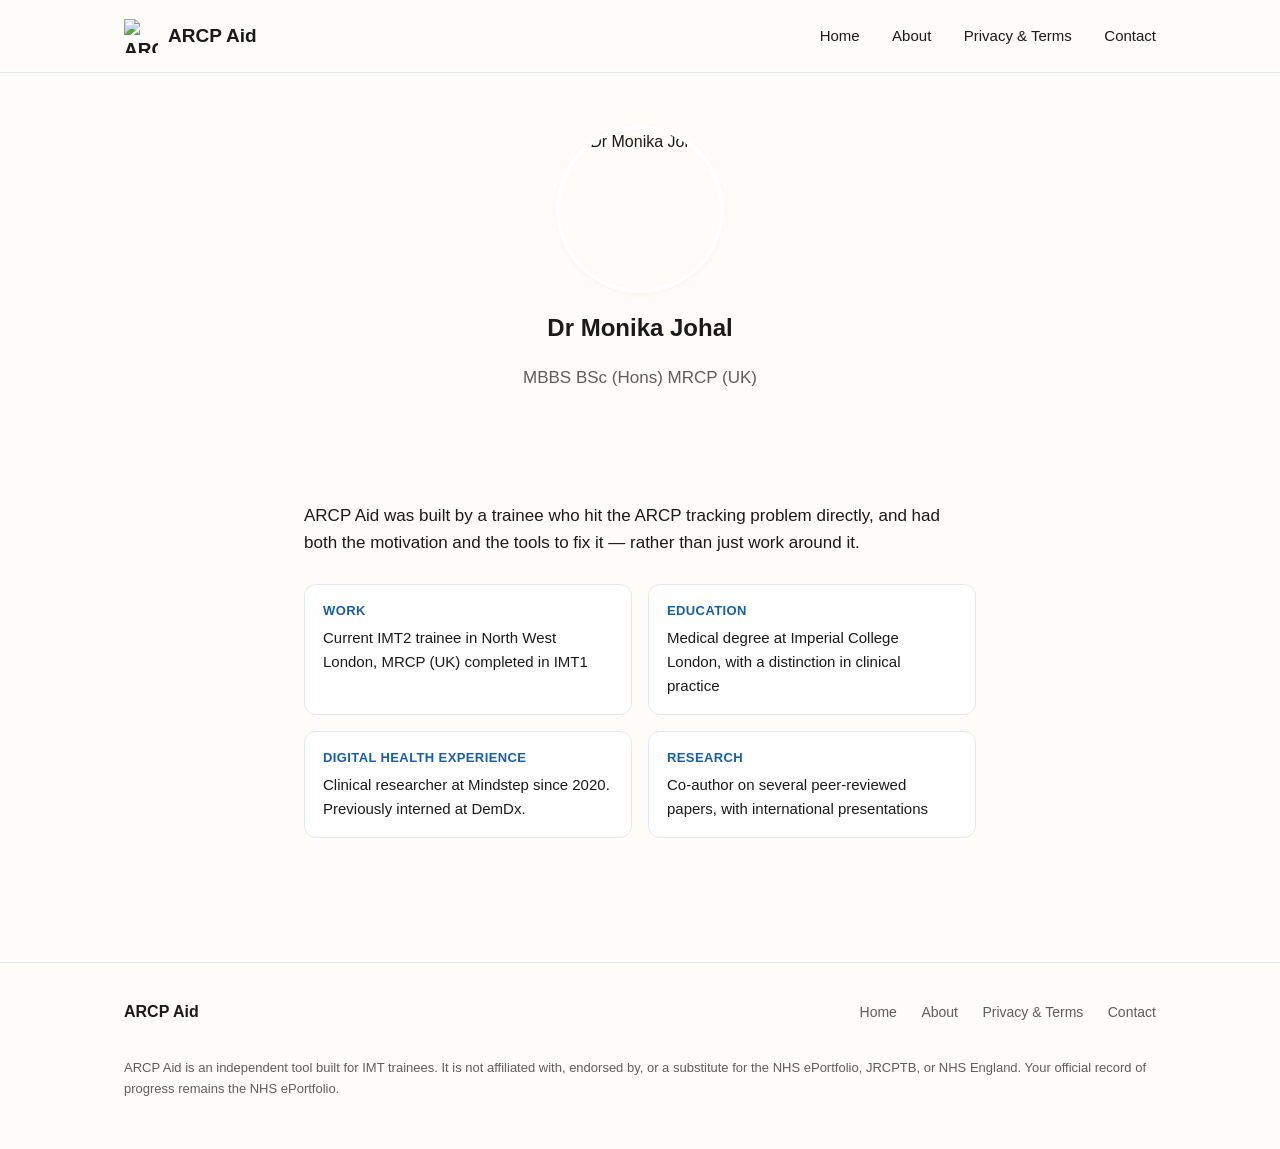
==== about.html @ 5d94ca0a "Add files via upload" ====
<!DOCTYPE html>
<html lang="en">
<head>
<meta charset="UTF-8">
<meta name="viewport" content="width=device-width, initial-scale=1.0">
<title>About — ARCP Aid</title>
<meta name="description" content="ARCP Aid was built by Dr Monika Johal, an IMT1 trainee, after hitting the ARCP tracking problem herself.">
<link rel="icon" href="assets/icon.png">
<link rel="stylesheet" href="styles.css">
</head>
<body>

<header class="site">
  <div class="wrap">
    <a href="index.html" class="brand">
      <img src="assets/icon.png" alt="ARCP Aid logo">
      ARCP Aid
    </a>
    <nav class="main">
      <a href="index.html">Home</a>
      <a href="about.html">About</a>
      <a href="privacy-terms.html">Privacy &amp; Terms</a>
      <a href="contact.html">Contact</a>
    </nav>
  </div>
</header>

<section class="about-hero">
  <div class="wrap">
    <img class="avatar" src="assets/monika-headshot.png" alt="Dr Monika Johal">
    <h1 style="margin-bottom:6px;">Dr Monika Johal</h1>
    <p style="color:var(--muted); font-size:17px;">MBBS BSc (Hons) MRCP (UK)</p>
  </div>
</section>

<section>
  <div class="wrap prose">
    <p>ARCP Aid was built by a trainee who hit the ARCP tracking problem directly, and had both the motivation and the tools to fix it — rather than just work around it.</p>

    <div class="credentials">
      <div class="item"><strong>Work</strong>Current IMT2 trainee in North West London, MRCP (UK) completed in IMT1</div>
      <div class="item"><strong>Education</strong>Medical degree at Imperial College London, with a distinction in clinical practice</div>
      <div class="item"><strong>Digital health experience</strong>Clinical researcher at Mindstep since 2020. Previously interned at DemDx.</div>
      <div class="item"><strong>Research</strong>Co-author on several peer-reviewed papers, with international presentations</div>
    </div>
  </div>
</section>

<footer class="site">
  <div class="wrap" style="flex-direction:column; align-items:flex-start;">
    <div class="wrap" style="width:100%; padding:0; display:flex; justify-content:space-between; align-items:center; flex-wrap:wrap; gap:16px;">
      <span style="font-weight:700;">ARCP Aid</span>
      <div class="foot-links">
        <a href="index.html">Home</a>
        <a href="about.html">About</a>
        <a href="privacy-terms.html">Privacy &amp; Terms</a>
        <a href="contact.html">Contact</a>
      </div>
    </div>
    <p class="disclaimer">ARCP Aid is an independent tool built for IMT trainees. It is not affiliated with, endorsed by, or a substitute for the NHS ePortfolio, JRCPTB, or NHS England. Your official record of progress remains the NHS ePortfolio.</p>
  </div>
</footer>

</body>
</html>
---- styles.css ----
:root {
  --navy: #185FA5;
  --navy-dark: #124A82;
  --cross-blue: #8CBCE8;
  --bg: #FDFCF9;
  --card-bg: #FFFFFF;
  --text: #1A1A1A;
  --muted: #5F5E5A;
  --border: #E3E9F0;
  --max: 1080px;
}

* { box-sizing: border-box; }

html { scroll-behavior: smooth; }

body {
  margin: 0;
  font-family: -apple-system, BlinkMacSystemFont, "Segoe UI", Roboto, Arial, sans-serif;
  color: var(--text);
  background: var(--bg);
  line-height: 1.6;
}

a { color: var(--navy); }

.wrap {
  max-width: var(--max);
  margin: 0 auto;
  padding: 0 24px;
}

/* Header */
header.site {
  border-bottom: 1px solid var(--border);
  background: var(--bg);
  position: sticky;
  top: 0;
  z-index: 10;
}
header.site .wrap {
  display: flex;
  align-items: center;
  justify-content: space-between;
  height: 72px;
}
.brand {
  display: flex;
  align-items: center;
  gap: 10px;
  text-decoration: none;
  color: var(--text);
  font-weight: 700;
  font-size: 19px;
}
.brand img { width: 34px; height: 34px; }
nav.main a {
  margin-left: 28px;
  text-decoration: none;
  color: var(--text);
  font-size: 15px;
  font-weight: 500;
}
nav.main a:hover { color: var(--navy); }

/* Hero */
.hero {
  padding: 72px 0 56px;
}
.hero .wrap {
  display: grid;
  grid-template-columns: 1.1fr 0.9fr;
  gap: 48px;
  align-items: center;
}
.hero h1 {
  font-size: 42px;
  line-height: 1.15;
  margin: 0 0 18px;
  color: var(--text);
}
.hero .lede {
  font-size: 19px;
  color: var(--muted);
  margin: 0 0 28px;
  max-width: 540px;
}
.cta-row { display: flex; gap: 14px; flex-wrap: wrap; margin-bottom: 14px; }
.btn {
  display: inline-block;
  padding: 13px 26px;
  border-radius: 10px;
  font-weight: 600;
  font-size: 15px;
  text-decoration: none;
  border: 2px solid transparent;
}
.btn-primary { background: var(--navy); color: #fff; }
.btn-primary:hover { background: var(--navy-dark); }
.btn-secondary { background: transparent; color: var(--navy); border-color: var(--navy); }
.btn-secondary:hover { background: #EEF4FB; }
.trust-line {
  font-size: 14px;
  color: var(--muted);
}
.trust-line a { font-weight: 600; }
.hero-img { text-align: center; }
.hero-img img { max-width: 100%; }

/* Sections */
section { padding: 56px 0; }
section.alt { background: #F5F8FC; }
h2.section-title {
  font-size: 28px;
  margin: 0 0 8px;
  text-align: center;
}
p.section-sub {
  text-align: center;
  color: var(--muted);
  max-width: 620px;
  margin: 0 auto 40px;
  font-size: 16px;
}

/* Problem / solution grids */
.grid-3 {
  display: grid;
  grid-template-columns: repeat(3, 1fr);
  gap: 24px;
}
.grid-4 {
  display: grid;
  grid-template-columns: repeat(4, 1fr);
  gap: 20px;
}
.card {
  background: var(--card-bg);
  border: 1px solid var(--border);
  border-radius: 14px;
  padding: 26px 22px;
}
.card h3 { margin: 0 0 10px; font-size: 17px; }
.card p { margin: 0; color: var(--muted); font-size: 15px; }
.num-badge {
  width: 30px; height: 30px;
  border-radius: 50%;
  background: var(--navy);
  color: #fff;
  display: flex; align-items: center; justify-content: center;
  font-weight: 700; font-size: 14px;
  margin-bottom: 14px;
}

/* Screenshots */
.shot-row {
  display: grid;
  grid-template-columns: repeat(3, 1fr);
  gap: 32px;
  align-items: start;
}
.shot-row figure { margin: 0; text-align: center; }
.shot-row img {
  width: 100%;
  max-width: 260px;
  border-radius: 18px;
}
.shot-row figcaption {
  margin-top: 30px;
  font-weight: 600;
  font-size: 15px;
  color: var(--text);
}

/* Evidence / pilot */
.pilot-stats {
  display: grid;
  grid-template-columns: repeat(3, 1fr);
  gap: 20px;
  margin-top: 32px;
}
.stat {
  text-align: center;
  background: var(--card-bg);
  border: 1px solid var(--border);
  border-radius: 14px;
  padding: 22px;
}
.stat .n { font-size: 30px; font-weight: 800; color: var(--navy); }
.stat .label { color: var(--muted); font-size: 14px; margin-top: 4px; }

/* Download */
.download-box {
  background: var(--navy);
  border-radius: 20px;
  padding: 48px;
  text-align: center;
  color: #fff;
}
.download-box h2 { margin: 0 0 10px; font-size: 26px; }
.download-box p { color: #DCEBFA; margin: 0 0 26px; }
.download-box .btn-primary { background: #fff; color: var(--navy); }
.download-box .btn-primary:hover { background: #EEF4FB; }
.download-box .btn-secondary { border-color: #fff; color: #fff; }
.download-box .btn-secondary:hover { background: rgba(255,255,255,0.1); }

/* About page */
.about-hero {
  padding: 56px 0 20px;
  text-align: center;
}
.about-hero .avatar {
  width: 160px; height: 160px;
  border-radius: 50%;
  object-fit: cover;
  display: block;
  margin: 0 auto 20px;
  box-shadow: 0 0 0 4px #fff, 0 2px 10px rgba(0,0,0,0.08);
}
.prose {
  max-width: 720px;
  margin: 0 auto;
  font-size: 17px;
}
.prose h2 { margin-top: 40px; }
.prose p { color: var(--text); }
.credentials {
  display: grid;
  grid-template-columns: repeat(2, 1fr);
  gap: 16px;
  margin: 28px 0;
}
.credentials .item {
  background: var(--card-bg);
  border: 1px solid var(--border);
  border-radius: 12px;
  padding: 16px 18px;
  font-size: 15px;
}
.credentials .item strong { display: block; color: var(--navy); font-size: 13px; text-transform: uppercase; letter-spacing: 0.03em; margin-bottom: 4px; }

/* Legal page */
.legal-nav {
  display: flex;
  gap: 12px;
  justify-content: center;
  margin-bottom: 36px;
  flex-wrap: wrap;
}
.legal-nav a {
  padding: 8px 16px;
  border-radius: 999px;
  border: 1px solid var(--border);
  text-decoration: none;
  font-size: 14px;
  color: var(--text);
}
.legal-nav a:hover { border-color: var(--navy); color: var(--navy); }
.legal-updated {
  text-align: center;
  color: var(--muted);
  font-size: 14px;
  margin-bottom: 40px;
}
.prose h2 { font-size: 20px; border-top: 1px solid var(--border); padding-top: 24px; }
.prose h2:first-of-type { border-top: none; padding-top: 0; }

/* Contact */
.contact-card {
  max-width: 560px;
  margin: 0 auto;
  background: var(--card-bg);
  border: 1px solid var(--border);
  border-radius: 16px;
  padding: 36px;
  text-align: center;
}
.contact-card .email {
  display: inline-block;
  margin-top: 8px;
  font-size: 18px;
  font-weight: 700;
}

/* Footer */
footer.site {
  border-top: 1px solid var(--border);
  padding: 36px 0;
  margin-top: 40px;
}
footer.site .wrap {
  display: flex;
  justify-content: space-between;
  align-items: center;
  flex-wrap: wrap;
  gap: 16px;
}
footer.site .foot-links a {
  margin-left: 20px;
  text-decoration: none;
  color: var(--muted);
  font-size: 14px;
}
footer.site .foot-links a:hover { color: var(--navy); }
footer.site .disclaimer {
  font-size: 13px;
  color: var(--muted);
  margin-top: 18px;
}

@media (max-width: 860px) {
  .hero .wrap { grid-template-columns: 1fr; }
  .grid-3, .grid-4, .pilot-stats, .credentials { grid-template-columns: 1fr 1fr; }
  .shot-row { grid-template-columns: 1fr; }
  nav.main { display: none; }
}
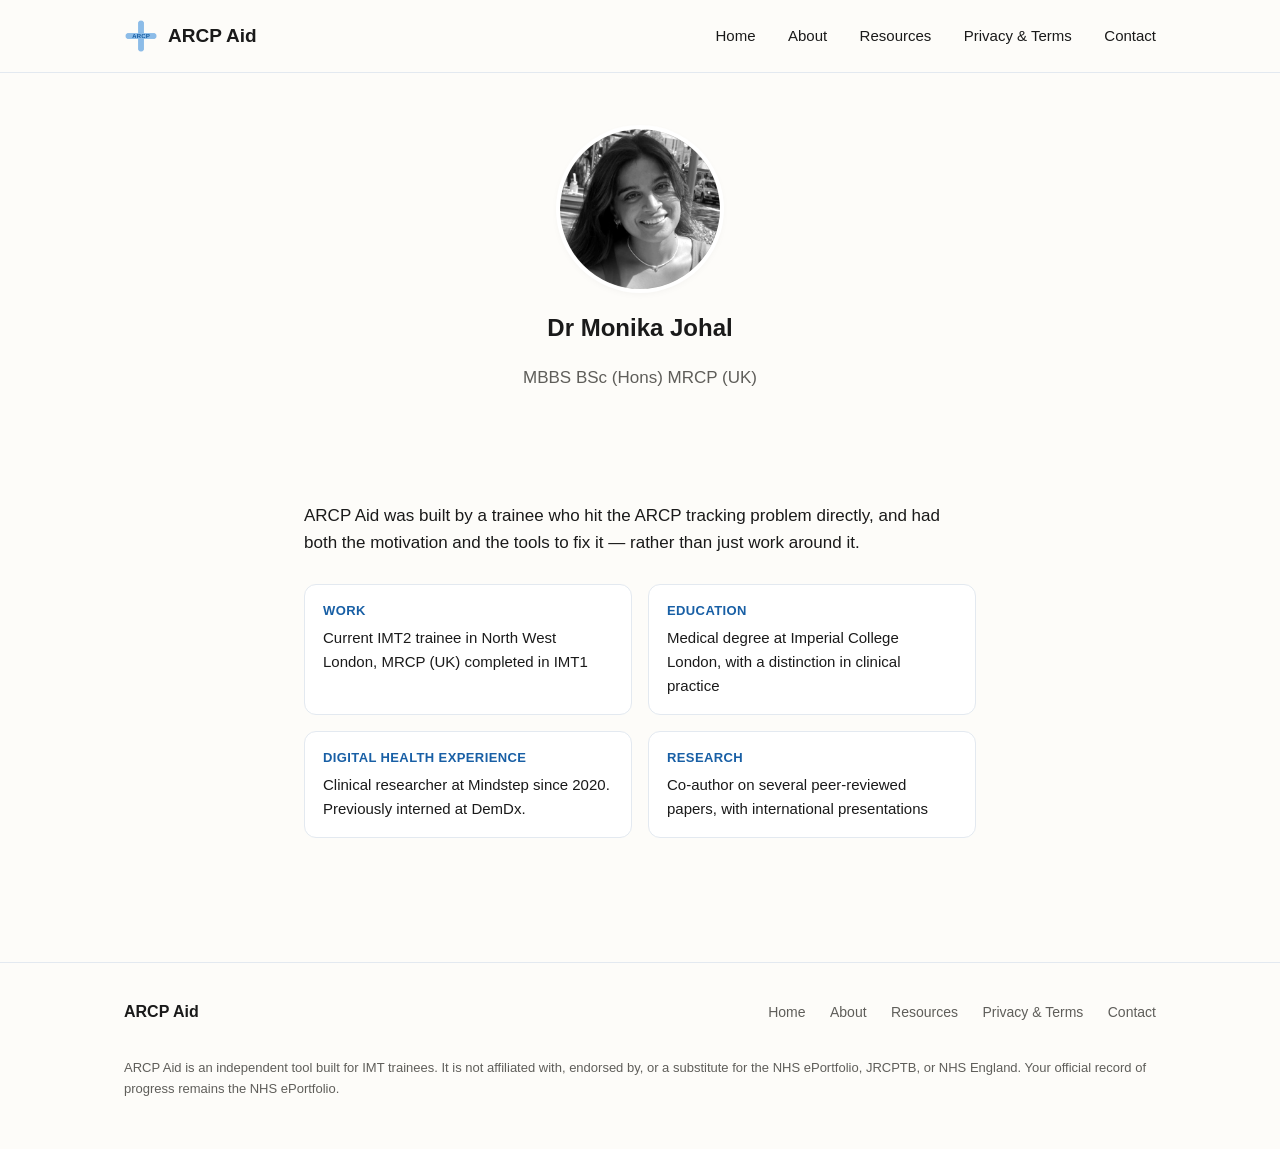
==== commit 64eb48e2: "Add 'Resources' link to navigation and footer" ====
--- a/about.html
+++ b/about.html
@@ -19,6 +19,7 @@
     <nav class="main">
       <a href="index.html">Home</a>
       <a href="about.html">About</a>
+      <a href="resources.html">Resources</a>
       <a href="privacy-terms.html">Privacy &amp; Terms</a>
       <a href="contact.html">Contact</a>
     </nav>
@@ -53,6 +54,7 @@
       <div class="foot-links">
         <a href="index.html">Home</a>
         <a href="about.html">About</a>
+        <a href="resources.html">Resources</a>
         <a href="privacy-terms.html">Privacy &amp; Terms</a>
         <a href="contact.html">Contact</a>
       </div>
--- a/styles.css
+++ b/styles.css
@@ -282,6 +282,40 @@
   font-weight: 700;
 }
 
+/* Resources */
+.resource-list {
+  max-width: 680px;
+  margin: 0 auto;
+  display: flex;
+  flex-direction: column;
+  gap: 14px;
+}
+.resource-row {
+  display: flex;
+  align-items: center;
+  gap: 16px;
+  background: var(--card-bg);
+  border: 1px solid var(--border);
+  border-radius: 14px;
+  padding: 18px 22px;
+  text-decoration: none;
+  color: var(--text);
+}
+.resource-row:hover { border-color: var(--navy); }
+.resource-row .icon {
+  width: 42px; height: 42px;
+  border-radius: 10px;
+  background: #EEF4FB;
+  color: var(--navy);
+  display: flex; align-items: center; justify-content: center;
+  font-weight: 700; font-size: 15px;
+  flex-shrink: 0;
+}
+.resource-row .info { flex: 1; }
+.resource-row .label { font-weight: 600; font-size: 15px; }
+.resource-row .hint { color: var(--muted); font-size: 13px; margin-top: 2px; }
+.resource-row .go { color: var(--navy); font-weight: 600; font-size: 14px; flex-shrink: 0; }
+
 /* Footer */
 footer.site {
   border-top: 1px solid var(--border);
@@ -306,6 +340,12 @@
   font-size: 13px;
   color: var(--muted);
   margin-top: 18px;
+  /* The footer's outer .wrap uses align-items:flex-start, which shrinks
+     flex children to their content width instead of stretching them —
+     that's what was making this paragraph wrap narrower than the rest of
+     the footer. width:100% forces it to use the full row width instead.
+     Widened 2026-08-10 per Mon's request. */
+  width: 100%;
 }
 
 @media (max-width: 860px) {
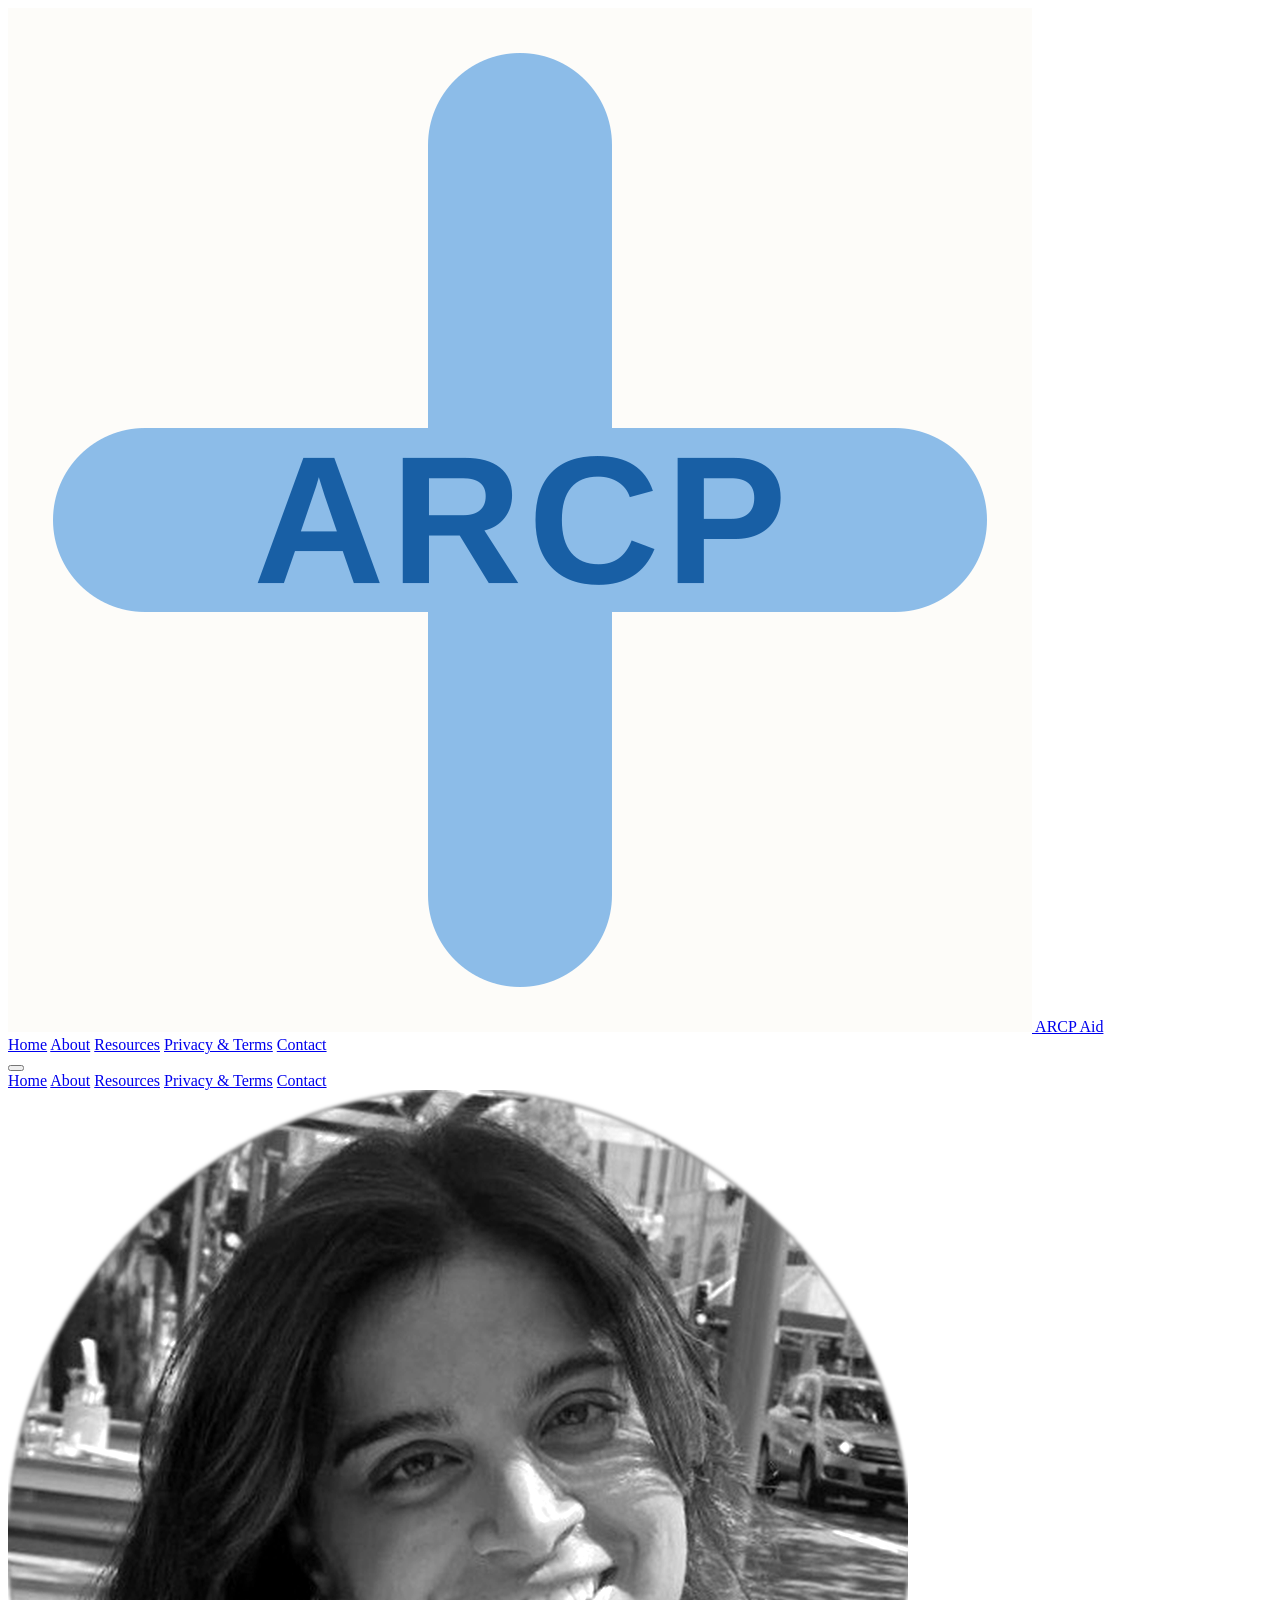
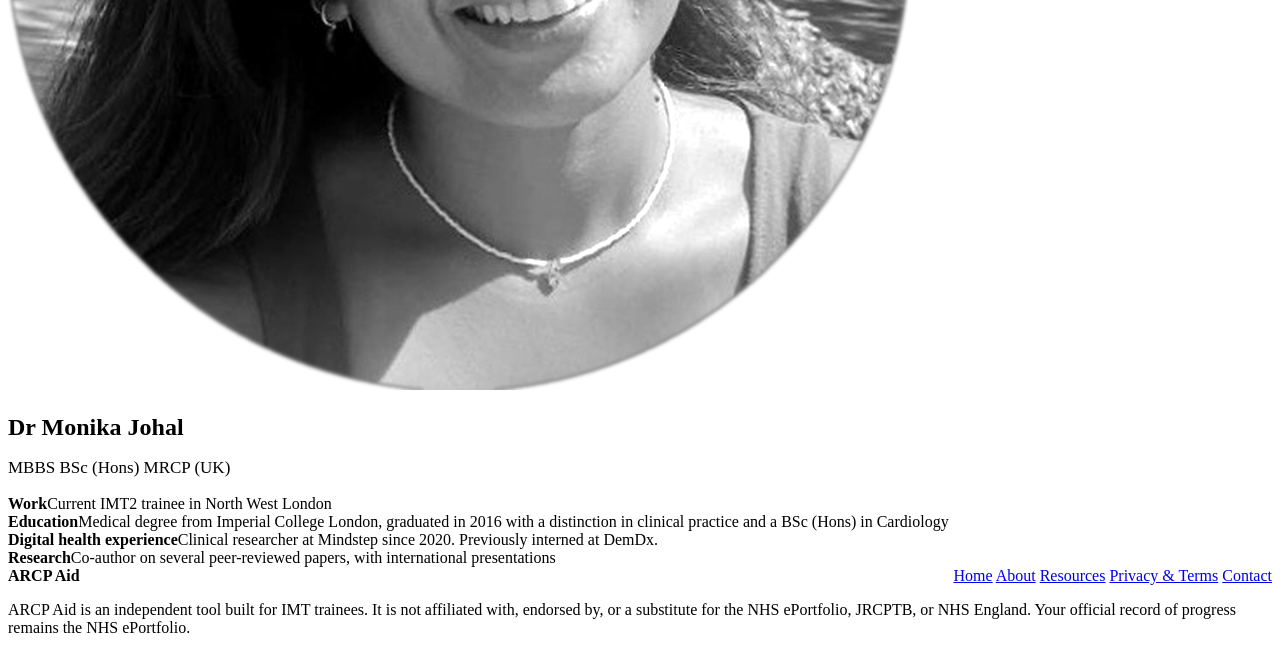
==== commit 62484022: "Update about section and add mobile navigation Removed outdated description and updated work and edu" ====
--- a/about.html
+++ b/about.html
@@ -23,6 +23,16 @@
       <a href="privacy-terms.html">Privacy &amp; Terms</a>
       <a href="contact.html">Contact</a>
     </nav>
+    <button class="menu-toggle" aria-label="Open menu" aria-expanded="false" onclick="toggleMobileMenu()">
+      <span></span><span></span><span></span>
+    </button>
+  </div>
+  <div class="mobile-nav" id="mobileNav">
+    <a href="index.html">Home</a>
+    <a href="about.html">About</a>
+    <a href="resources.html">Resources</a>
+    <a href="privacy-terms.html">Privacy &amp; Terms</a>
+    <a href="contact.html">Contact</a>
   </div>
 </header>
 
@@ -36,11 +46,9 @@
 
 <section>
   <div class="wrap prose">
-    <p>ARCP Aid was built by a trainee who hit the ARCP tracking problem directly, and had both the motivation and the tools to fix it — rather than just work around it.</p>
-
     <div class="credentials">
-      <div class="item"><strong>Work</strong>Current IMT2 trainee in North West London, MRCP (UK) completed in IMT1</div>
-      <div class="item"><strong>Education</strong>Medical degree at Imperial College London, with a distinction in clinical practice</div>
+      <div class="item"><strong>Work</strong>Current IMT2 trainee in North West London</div>
+      <div class="item"><strong>Education</strong>Medical degree from Imperial College London, graduated in 2016 with a distinction in clinical practice and a BSc (Hons) in Cardiology</div>
       <div class="item"><strong>Digital health experience</strong>Clinical researcher at Mindstep since 2020. Previously interned at DemDx.</div>
       <div class="item"><strong>Research</strong>Co-author on several peer-reviewed papers, with international presentations</div>
     </div>
@@ -63,5 +71,6 @@
   </div>
 </footer>
 
+<script src="nav.js"></script>
 </body>
 </html>
--- a/styles.css
+++ b/styles.css
@@ -1,356 +1,192 @@
-:root {
-  --navy: #185FA5;
-  --navy-dark: #124A82;
-  --cross-blue: #8CBCE8;
-  --bg: #FDFCF9;
-  --card-bg: #FFFFFF;
-  --text: #1A1A1A;
-  --muted: #5F5E5A;
-  --border: #E3E9F0;
-  --max: 1080px;
-}
+<!DOCTYPE html>
+<html lang="en">
+<head>
+<meta charset="UTF-8">
+<meta name="viewport" content="width=device-width, initial-scale=1.0">
+<title>ARCP Aid — Live ARCP tracking for IMT trainees</title>
+<meta name="description" content="ARCP Aid turns the IMT curriculum into a live dashboard, so trainees always know where they stand against ARCP requirements. Built by a trainee, currently piloting across North West London.">
+<link rel="icon" href="assets/icon.png">
+<link rel="stylesheet" href="styles.css">
+</head>
+<body>
 
-* { box-sizing: border-box; }
+<header class="site">
+  <div class="wrap">
+    <a href="index.html" class="brand">
+      <img src="assets/icon.png" alt="ARCP Aid logo">
+      ARCP Aid
+    </a>
+    <nav class="main">
+      <a href="index.html">Home</a>
+      <a href="about.html">About</a>
+      <a href="resources.html">Resources</a>
+      <a href="privacy-terms.html">Privacy &amp; Terms</a>
+      <a href="contact.html">Contact</a>
+    </nav>
+    <button class="menu-toggle" aria-label="Open menu" aria-expanded="false" onclick="toggleMobileMenu()">
+      <span></span><span></span><span></span>
+    </button>
+  </div>
+  <div class="mobile-nav" id="mobileNav">
+    <a href="index.html">Home</a>
+    <a href="about.html">About</a>
+    <a href="resources.html">Resources</a>
+    <a href="privacy-terms.html">Privacy &amp; Terms</a>
+    <a href="contact.html">Contact</a>
+  </div>
+</header>
 
-html { scroll-behavior: smooth; }
+<section class="hero">
+  <div class="wrap">
+    <div>
+      <h1>A way for IMT trainees to track ARCP progress, live, on the&nbsp;go</h1>
+      <p class="lede">ARCP Aid turns the JRCPTB Decision Aid, Stage 1 Guidance and yearly checklists into a live dashboard — so trainees always know where they stand.</p>
+      <div class="cta-row">
+        <a href="#download" class="btn btn-primary">Get the app</a>
+        <a href="about.html" class="btn btn-secondary">About the creator</a>
+      </div>
+      <p class="trust-line">See the <a href="#pilot">pilot and evidence base</a> below, or go straight to the <a href="privacy-terms.html">Privacy&nbsp;Policy&nbsp;&amp;&nbsp;Terms</a>.</p>
+    </div>
+    <div class="hero-img">
+      <img src="assets/rings-preview.png" alt="ARCP Aid dashboard showing progress rings for Acute take, Clinics and Teaching">
+    </div>
+  </div>
+</section>
 
-body {
-  margin: 0;
-  font-family: -apple-system, BlinkMacSystemFont, "Segoe UI", Roboto, Arial, sans-serif;
-  color: var(--text);
-  background: var(--bg);
-  line-height: 1.6;
-}
+<section class="alt">
+  <div class="wrap">
+    <h2 class="section-title">The problem</h2>
+    <div class="grid-3">
+      <div class="card">
+        <h3>No live view of progress</h3>
+        <p>It's hard to know if you're on track with your take, clinic and teaching numbers, or what's left to do.</p>
+      </div>
+      <div class="card">
+        <h3>Requirements are hard to track</h3>
+        <p>The Decision Aid, the Stage 1 Guidance, the yearly checklists — all separate PDFs that change over time. Easy to miss an update.</p>
+      </div>
+      <div class="card">
+        <h3>Gaps found too late</h3>
+        <p>Trainees often don't spot a portfolio gap until ARCP is close — exactly the wrong time to find out, with no time left to fix it.</p>
+      </div>
+    </div>
+  </div>
+</section>
 
-a { color: var(--navy); }
+<section>
+  <div class="wrap">
+    <h2 class="section-title">What the app does</h2>
+    <p class="section-sub">Four things, all built directly from the primary source documents and kept current as they change.</p>
+    <div class="grid-4">
+      <div class="card">
+        <div class="num-badge">1</div>
+        <h3>Live dashboard</h3>
+        <p>Rings that update in real time against IMT1, IMT2 and IMT3 targets, as soon as something is logged.</p>
+      </div>
+      <div class="card">
+        <div class="num-badge">2</div>
+        <h3>Structured logging</h3>
+        <p>SLEs and reflections captured in minutes, in the exact format needed for the portfolio, with AI support to help write them up.</p>
+      </div>
+      <div class="card">
+        <div class="num-badge">3</div>
+        <h3>Curriculum-accurate checklist</h3>
+        <p>Built directly from the ARCP Decision Aid and Stage 1 Guidance, and kept current as those documents change.</p>
+      </div>
+      <div class="card">
+        <div class="num-badge">4</div>
+        <h3>One-tap export</h3>
+        <p>Excel and PDF summaries generated straight from logged data, ready for an ES meeting or your personal library.</p>
+      </div>
+    </div>
+  </div>
+</section>
 
-.wrap {
-  max-width: var(--max);
-  margin: 0 auto;
-  padding: 0 24px;
-}
+<section class="alt">
+  <div class="wrap">
+    <h2 class="section-title">See it in the app</h2>
+    <div class="shot-row">
+      <figure>
+        <img src="assets/screenshot-log.png" alt="Log screen showing entry types: Acute take, Clinic, Teaching, Procedure, SLE, Reflection">
+        <figcaption>Log anything in seconds</figcaption>
+      </figure>
+      <figure>
+        <img src="assets/screenshot-library.png" alt="Library screen showing logged entries filtered by type">
+        <figcaption>Everything logged, in one place</figcaption>
+      </figure>
+      <figure>
+        <img src="assets/screenshot-export.png" alt="Export screen with buttons to generate an Excel summary or PDF report">
+        <figcaption>Export direct to your personal library, or take a summary to your ES meeting</figcaption>
+      </figure>
+    </div>
+  </div>
+</section>
 
-/* Header */
-header.site {
-  border-bottom: 1px solid var(--border);
-  background: var(--bg);
-  position: sticky;
-  top: 0;
-  z-index: 10;
-}
-header.site .wrap {
-  display: flex;
-  align-items: center;
-  justify-content: space-between;
-  height: 72px;
-}
-.brand {
-  display: flex;
-  align-items: center;
-  gap: 10px;
-  text-decoration: none;
-  color: var(--text);
-  font-weight: 700;
-  font-size: 19px;
-}
-.brand img { width: 34px; height: 34px; }
-nav.main a {
-  margin-left: 28px;
-  text-decoration: none;
-  color: var(--text);
-  font-size: 15px;
-  font-weight: 500;
-}
-nav.main a:hover { color: var(--navy); }
+<section id="pilot">
+  <div class="wrap">
+    <h2 class="section-title">Built properly, tested properly</h2>
+    <p class="section-sub">Every requirement in the app is fact-checked directly against the JRCPTB IMT ARCP Decision Aid, the Stage 1 ARCP Guidance, and the official IMT1–3 checklists — and rechecked whenever national guidance changes.</p>
+    <div class="testimonials">
+      <div class="testimonial">
+        <p class="quote">"ARCP Aid offers a really user friendly experience and well presented way of tracking my portfolio requirements, I particularly liked the procedures and checklist tabs which give me an instant snapshot of the required level for my grade and my progress in relation to this."</p>
+        <div class="attribution">
+          <p class="name">Dr Michael</p>
+          <p class="role">IMT2, North West London trainee</p>
+        </div>
+      </div>
+      <div class="testimonial">
+        <p class="quote">"I love how quickly I can log my take patients during a shift — it takes seconds, and the same goes for clinics and teaching, so I'm always on top of it as I go. My favourite feature is the one-tap export, which pulls everything into a clean summary ready to drop straight into my ePortfolio's personal library — it's going to save me so much time in the long run."</p>
+        <div class="attribution">
+          <p class="name">Dr Christine</p>
+          <p class="role">IMT2, South East London trainee</p>
+        </div>
+      </div>
+    </div>
+    <div class="pilot-stats">
+      <div class="stat">
+        <div class="n">3</div>
+        <div class="label">PDSA cycles, Aug 2026 – Aug 2027</div>
+      </div>
+      <div class="stat">
+        <div class="n">~500</div>
+        <div class="label">Trainees in the North West London rollout</div>
+      </div>
+      <div class="stat">
+        <div class="n">IMT1–3</div>
+        <div class="label">Full curriculum coverage, kept current</div>
+      </div>
+    </div>
+  </div>
+</section>
 
-/* Hero */
-.hero {
-  padding: 72px 0 56px;
-}
-.hero .wrap {
-  display: grid;
-  grid-template-columns: 1.1fr 0.9fr;
-  gap: 48px;
-  align-items: center;
-}
-.hero h1 {
-  font-size: 42px;
-  line-height: 1.15;
-  margin: 0 0 18px;
-  color: var(--text);
-}
-.hero .lede {
-  font-size: 19px;
-  color: var(--muted);
-  margin: 0 0 28px;
-  max-width: 540px;
-}
-.cta-row { display: flex; gap: 14px; flex-wrap: wrap; margin-bottom: 14px; }
-.btn {
-  display: inline-block;
-  padding: 13px 26px;
-  border-radius: 10px;
-  font-weight: 600;
-  font-size: 15px;
-  text-decoration: none;
-  border: 2px solid transparent;
-}
-.btn-primary { background: var(--navy); color: #fff; }
-.btn-primary:hover { background: var(--navy-dark); }
-.btn-secondary { background: transparent; color: var(--navy); border-color: var(--navy); }
-.btn-secondary:hover { background: #EEF4FB; }
-.trust-line {
-  font-size: 14px;
-  color: var(--muted);
-}
-.trust-line a { font-weight: 600; }
-.hero-img { text-align: center; }
-.hero-img img { max-width: 100%; }
+<section class="alt" id="download">
+  <div class="wrap">
+    <div class="download-box">
+      <h2>Try ARCP Aid</h2>
+      <div class="cta-row" style="justify-content:center;">
+        <a href="https://testflight.apple.com/join/KSzTAXwG" class="btn btn-primary" target="_blank" rel="noopener">iOS (TestFlight)</a>
+        <a href="#" class="btn btn-secondary">Android</a>
+      </div>
+    </div>
+  </div>
+</section>
 
-/* Sections */
-section { padding: 56px 0; }
-section.alt { background: #F5F8FC; }
-h2.section-title {
-  font-size: 28px;
-  margin: 0 0 8px;
-  text-align: center;
-}
-p.section-sub {
-  text-align: center;
-  color: var(--muted);
-  max-width: 620px;
-  margin: 0 auto 40px;
-  font-size: 16px;
-}
+<footer class="site">
+  <div class="wrap" style="flex-direction:column; align-items:flex-start;">
+    <div class="wrap" style="width:100%; padding:0; display:flex; justify-content:space-between; align-items:center; flex-wrap:wrap; gap:16px;">
+      <span style="font-weight:700;">ARCP Aid</span>
+      <div class="foot-links">
+        <a href="index.html">Home</a>
+        <a href="about.html">About</a>
+        <a href="resources.html">Resources</a>
+        <a href="privacy-terms.html">Privacy &amp; Terms</a>
+        <a href="contact.html">Contact</a>
+      </div>
+    </div>
+    <p class="disclaimer">ARCP Aid is an independent tool built for IMT trainees. It is not affiliated with, endorsed by, or a substitute for the NHS ePortfolio, JRCPTB, or NHS England. Your official record of progress remains the NHS ePortfolio.</p>
+  </div>
+</footer>
 
-/* Problem / solution grids */
-.grid-3 {
-  display: grid;
-  grid-template-columns: repeat(3, 1fr);
-  gap: 24px;
-}
-.grid-4 {
-  display: grid;
-  grid-template-columns: repeat(4, 1fr);
-  gap: 20px;
-}
-.card {
-  background: var(--card-bg);
-  border: 1px solid var(--border);
-  border-radius: 14px;
-  padding: 26px 22px;
-}
-.card h3 { margin: 0 0 10px; font-size: 17px; }
-.card p { margin: 0; color: var(--muted); font-size: 15px; }
-.num-badge {
-  width: 30px; height: 30px;
-  border-radius: 50%;
-  background: var(--navy);
-  color: #fff;
-  display: flex; align-items: center; justify-content: center;
-  font-weight: 700; font-size: 14px;
-  margin-bottom: 14px;
-}
-
-/* Screenshots */
-.shot-row {
-  display: grid;
-  grid-template-columns: repeat(3, 1fr);
-  gap: 32px;
-  align-items: start;
-}
-.shot-row figure { margin: 0; text-align: center; }
-.shot-row img {
-  width: 100%;
-  max-width: 260px;
-  border-radius: 18px;
-}
-.shot-row figcaption {
-  margin-top: 30px;
-  font-weight: 600;
-  font-size: 15px;
-  color: var(--text);
-}
-
-/* Evidence / pilot */
-.pilot-stats {
-  display: grid;
-  grid-template-columns: repeat(3, 1fr);
-  gap: 20px;
-  margin-top: 32px;
-}
-.stat {
-  text-align: center;
-  background: var(--card-bg);
-  border: 1px solid var(--border);
-  border-radius: 14px;
-  padding: 22px;
-}
-.stat .n { font-size: 30px; font-weight: 800; color: var(--navy); }
-.stat .label { color: var(--muted); font-size: 14px; margin-top: 4px; }
-
-/* Download */
-.download-box {
-  background: var(--navy);
-  border-radius: 20px;
-  padding: 48px;
-  text-align: center;
-  color: #fff;
-}
-.download-box h2 { margin: 0 0 10px; font-size: 26px; }
-.download-box p { color: #DCEBFA; margin: 0 0 26px; }
-.download-box .btn-primary { background: #fff; color: var(--navy); }
-.download-box .btn-primary:hover { background: #EEF4FB; }
-.download-box .btn-secondary { border-color: #fff; color: #fff; }
-.download-box .btn-secondary:hover { background: rgba(255,255,255,0.1); }
-
-/* About page */
-.about-hero {
-  padding: 56px 0 20px;
-  text-align: center;
-}
-.about-hero .avatar {
-  width: 160px; height: 160px;
-  border-radius: 50%;
-  object-fit: cover;
-  display: block;
-  margin: 0 auto 20px;
-  box-shadow: 0 0 0 4px #fff, 0 2px 10px rgba(0,0,0,0.08);
-}
-.prose {
-  max-width: 720px;
-  margin: 0 auto;
-  font-size: 17px;
-}
-.prose h2 { margin-top: 40px; }
-.prose p { color: var(--text); }
-.credentials {
-  display: grid;
-  grid-template-columns: repeat(2, 1fr);
-  gap: 16px;
-  margin: 28px 0;
-}
-.credentials .item {
-  background: var(--card-bg);
-  border: 1px solid var(--border);
-  border-radius: 12px;
-  padding: 16px 18px;
-  font-size: 15px;
-}
-.credentials .item strong { display: block; color: var(--navy); font-size: 13px; text-transform: uppercase; letter-spacing: 0.03em; margin-bottom: 4px; }
-
-/* Legal page */
-.legal-nav {
-  display: flex;
-  gap: 12px;
-  justify-content: center;
-  margin-bottom: 36px;
-  flex-wrap: wrap;
-}
-.legal-nav a {
-  padding: 8px 16px;
-  border-radius: 999px;
-  border: 1px solid var(--border);
-  text-decoration: none;
-  font-size: 14px;
-  color: var(--text);
-}
-.legal-nav a:hover { border-color: var(--navy); color: var(--navy); }
-.legal-updated {
-  text-align: center;
-  color: var(--muted);
-  font-size: 14px;
-  margin-bottom: 40px;
-}
-.prose h2 { font-size: 20px; border-top: 1px solid var(--border); padding-top: 24px; }
-.prose h2:first-of-type { border-top: none; padding-top: 0; }
-
-/* Contact */
-.contact-card {
-  max-width: 560px;
-  margin: 0 auto;
-  background: var(--card-bg);
-  border: 1px solid var(--border);
-  border-radius: 16px;
-  padding: 36px;
-  text-align: center;
-}
-.contact-card .email {
-  display: inline-block;
-  margin-top: 8px;
-  font-size: 18px;
-  font-weight: 700;
-}
-
-/* Resources */
-.resource-list {
-  max-width: 680px;
-  margin: 0 auto;
-  display: flex;
-  flex-direction: column;
-  gap: 14px;
-}
-.resource-row {
-  display: flex;
-  align-items: center;
-  gap: 16px;
-  background: var(--card-bg);
-  border: 1px solid var(--border);
-  border-radius: 14px;
-  padding: 18px 22px;
-  text-decoration: none;
-  color: var(--text);
-}
-.resource-row:hover { border-color: var(--navy); }
-.resource-row .icon {
-  width: 42px; height: 42px;
-  border-radius: 10px;
-  background: #EEF4FB;
-  color: var(--navy);
-  display: flex; align-items: center; justify-content: center;
-  font-weight: 700; font-size: 15px;
-  flex-shrink: 0;
-}
-.resource-row .info { flex: 1; }
-.resource-row .label { font-weight: 600; font-size: 15px; }
-.resource-row .hint { color: var(--muted); font-size: 13px; margin-top: 2px; }
-.resource-row .go { color: var(--navy); font-weight: 600; font-size: 14px; flex-shrink: 0; }
-
-/* Footer */
-footer.site {
-  border-top: 1px solid var(--border);
-  padding: 36px 0;
-  margin-top: 40px;
-}
-footer.site .wrap {
-  display: flex;
-  justify-content: space-between;
-  align-items: center;
-  flex-wrap: wrap;
-  gap: 16px;
-}
-footer.site .foot-links a {
-  margin-left: 20px;
-  text-decoration: none;
-  color: var(--muted);
-  font-size: 14px;
-}
-footer.site .foot-links a:hover { color: var(--navy); }
-footer.site .disclaimer {
-  font-size: 13px;
-  color: var(--muted);
-  margin-top: 18px;
-  /* The footer's outer .wrap uses align-items:flex-start, which shrinks
-     flex children to their content width instead of stretching them —
-     that's what was making this paragraph wrap narrower than the rest of
-     the footer. width:100% forces it to use the full row width instead.
-     Widened 2026-08-10 per Mon's request. */
-  width: 100%;
-}
-
-@media (max-width: 860px) {
-  .hero .wrap { grid-template-columns: 1fr; }
-  .grid-3, .grid-4, .pilot-stats, .credentials { grid-template-columns: 1fr 1fr; }
-  .shot-row { grid-template-columns: 1fr; }
-  nav.main { display: none; }
-}
+<script src="nav.js"></script>
+</body>
+</html>
